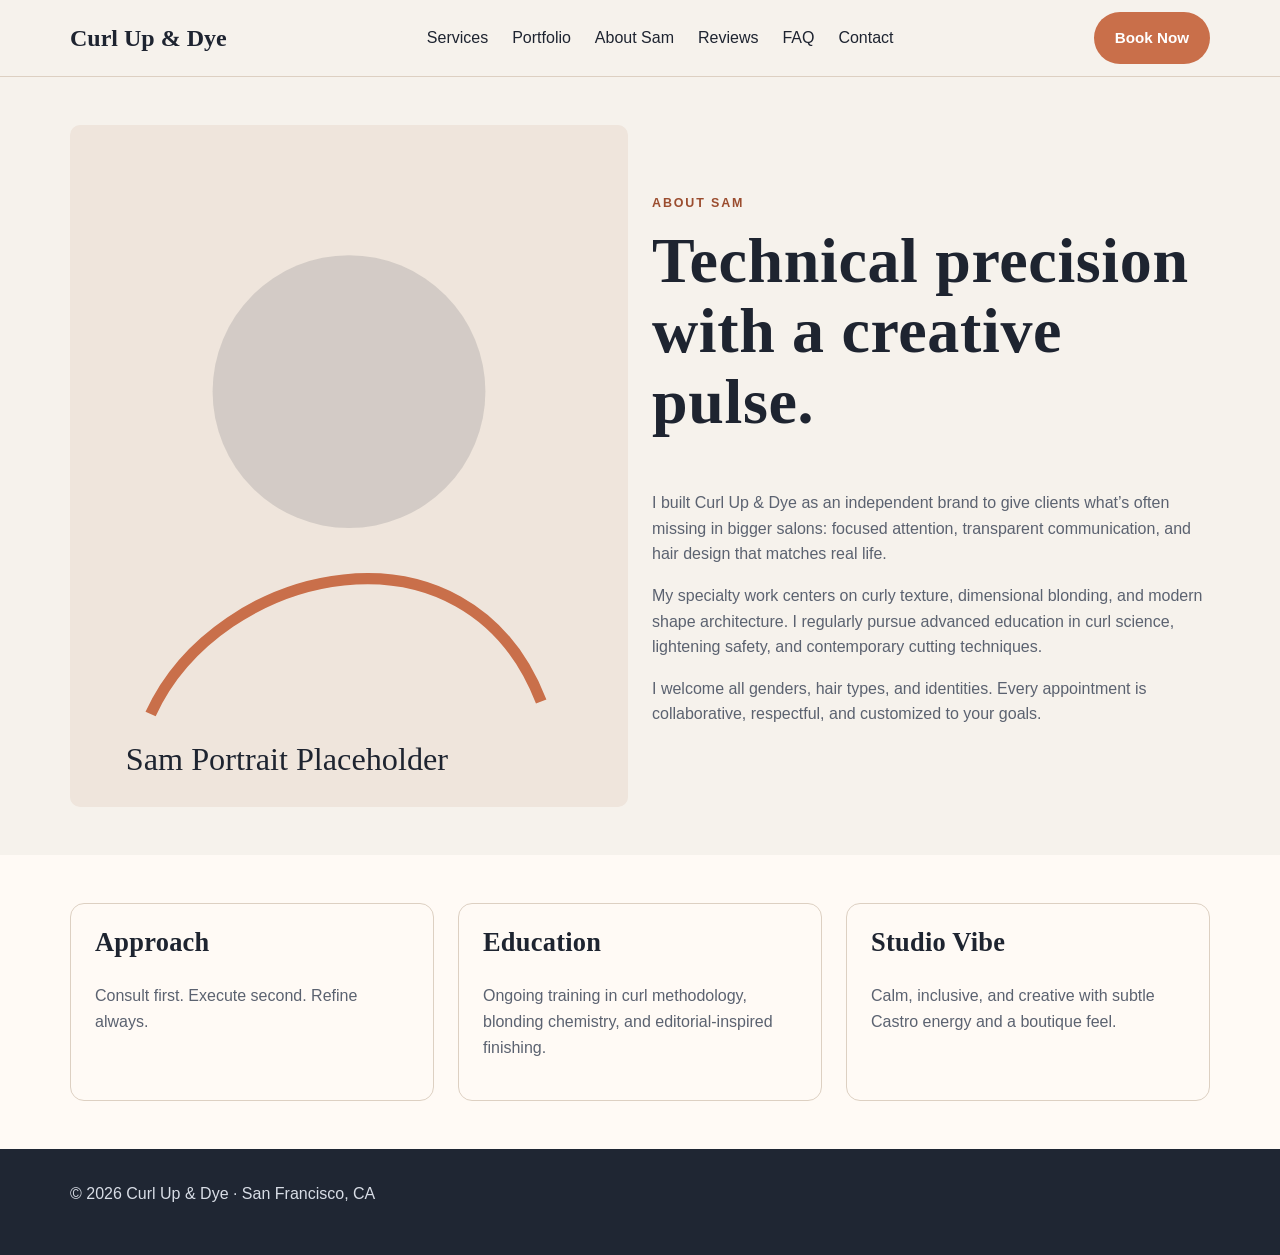
==== about.html @ 69697bd7 "Build Dreamweaver-friendly static redesign for Curl Up & Dye" ====
<!doctype html>
<html lang="en">
<head>
  <meta charset="utf-8">
  <meta name="viewport" content="width=device-width, initial-scale=1">
  <title>About Sam Strock | Curl Up & Dye San Francisco</title>
  <meta name="description" content="Meet Sam Strock, the independent San Francisco hairstylist behind Curl Up & Dye, specializing in curls, blonding, and personalized hair design.">
  <link rel="stylesheet" href="css/styles.css">
</head>
<body>
<header class="site-header"><div class="container nav-wrap"><a class="brand" href="index.html">Curl Up &amp; Dye</a><button class="nav-toggle" data-nav-toggle aria-expanded="false">Menu</button><nav class="site-nav" data-nav><ul><li><a href="services.html">Services</a></li><li><a href="portfolio.html">Portfolio</a></li><li><a href="about.html">About Sam</a></li><li><a href="reviews.html">Reviews</a></li><li><a href="faq.html">FAQ</a></li><li><a href="contact.html">Contact</a></li></ul></nav><a class="btn btn-primary desktop-book" href="contact.html#book">Book Now</a></div></header>
<main>
<section class="section"><div class="container about-mini two-col"><img src="images/sam-portrait.svg" alt="Portrait of Sam Strock."><div><span class="eyebrow">About Sam</span><h1>Technical precision with a creative pulse.</h1><p>I built Curl Up &amp; Dye as an independent brand to give clients what’s often missing in bigger salons: focused attention, transparent communication, and hair design that matches real life.</p><p>My specialty work centers on curly texture, dimensional blonding, and modern shape architecture. I regularly pursue advanced education in curl science, lightening safety, and contemporary cutting techniques.</p><p>I welcome all genders, hair types, and identities. Every appointment is collaborative, respectful, and customized to your goals.</p></div></div></section>
<section class="section section-alt"><div class="container grid grid-3"><article class="info-card"><h3>Approach</h3><p>Consult first. Execute second. Refine always.</p></article><article class="info-card"><h3>Education</h3><p>Ongoing training in curl methodology, blonding chemistry, and editorial-inspired finishing.</p></article><article class="info-card"><h3>Studio Vibe</h3><p>Calm, inclusive, and creative with subtle Castro energy and a boutique feel.</p></article></div></section>
</main>
<footer class="site-footer"><div class="container"><p>© 2026 Curl Up &amp; Dye · San Francisco, CA</p></div></footer>
<div class="mobile-book-sticky"><a class="btn btn-primary" href="contact.html#book">Book Now</a></div>
<script src="js/main.js"></script>
</body>
</html>
---- css/styles.css ----
/* =========================================================
   Curl Up & Dye - Core Stylesheet
   Dreamweaver-friendly, mobile-first, no build tools
   ========================================================= */

:root {
  --bg: #f6f2ec;
  --surface: #fffaf5;
  --surface-2: #efe5dc;
  --text: #1e2430;
  --text-soft: #5b6270;
  --accent: #c96f4a;
  --accent-dark: #9b4d2f;
  --line: #ddd0c2;
  --shadow: 0 10px 30px rgba(30, 36, 48, 0.08);

  --font-heading: "Cormorant Garamond", Georgia, "Times New Roman", serif;
  --font-body: "Inter", "Helvetica Neue", Helvetica, Arial, sans-serif;

  --space-1: 0.5rem;
  --space-2: 0.75rem;
  --space-3: 1rem;
  --space-4: 1.5rem;
  --space-5: 2rem;
  --space-6: 3rem;
  --space-7: 4rem;
  --radius: 14px;
  --container: 1140px;
}

* { box-sizing: border-box; }

html { scroll-behavior: smooth; }

body {
  margin: 0;
  font-family: var(--font-body);
  color: var(--text);
  background: var(--bg);
  line-height: 1.6;
}

img {
  max-width: 100%;
  display: block;
  border-radius: 10px;
}

a { color: inherit; }

.container {
  width: min(92%, var(--container));
  margin-inline: auto;
}

.section { padding: var(--space-6) 0; }
.section-alt { background: var(--surface); }

h1, h2, h3, h4 {
  font-family: var(--font-heading);
  margin-top: 0;
  line-height: 1.1;
  letter-spacing: 0.01em;
}

h1 { font-size: clamp(2.2rem, 5vw, 4.2rem); }
h2 { font-size: clamp(1.8rem, 3.2vw, 2.8rem); }
h3 { font-size: clamp(1.25rem, 2.4vw, 1.65rem); }

p { margin: 0 0 var(--space-3); color: var(--text-soft); }

.eyebrow {
  display: inline-block;
  margin-bottom: var(--space-2);
  font-size: 0.78rem;
  letter-spacing: 0.15em;
  text-transform: uppercase;
  color: var(--accent-dark);
  font-weight: 700;
}

.btn {
  display: inline-flex;
  align-items: center;
  justify-content: center;
  padding: 0.82rem 1.25rem;
  border-radius: 999px;
  border: 1px solid transparent;
  text-decoration: none;
  font-weight: 600;
  font-size: 0.95rem;
  transition: 0.2s ease;
}

.btn-primary {
  background: var(--accent);
  color: #fff;
}

.btn-primary:hover,
.btn-primary:focus-visible {
  background: var(--accent-dark);
}

.btn-secondary {
  border-color: var(--text);
  color: var(--text);
}

.btn-secondary:hover,
.btn-secondary:focus-visible {
  background: var(--text);
  color: #fff;
}

/* Header + Nav */
.site-header {
  position: sticky;
  top: 0;
  z-index: 1000;
  background: rgba(246, 242, 236, 0.95);
  backdrop-filter: blur(6px);
  border-bottom: 1px solid var(--line);
}

.nav-wrap {
  display: flex;
  align-items: center;
  justify-content: space-between;
  min-height: 76px;
  gap: var(--space-3);
}

.brand {
  font-family: var(--font-heading);
  font-size: 1.5rem;
  font-weight: 700;
  text-decoration: none;
}

.nav-toggle {
  border: 1px solid var(--line);
  background: #fff;
  border-radius: 8px;
  padding: 0.4rem 0.6rem;
  cursor: pointer;
}

.site-nav {
  display: none;
  position: absolute;
  inset: 76px 0 auto 0;
  background: var(--surface);
  border-bottom: 1px solid var(--line);
}

.site-nav.open { display: block; }

.site-nav ul {
  list-style: none;
  margin: 0;
  padding: var(--space-3);
  display: grid;
  gap: 0.4rem;
}

.site-nav a {
  text-decoration: none;
  display: block;
  padding: 0.7rem;
  border-radius: 8px;
}

.site-nav a:hover,
.site-nav a:focus-visible { background: var(--surface-2); }

.desktop-book { display: none; }

.mobile-book-sticky {
  position: fixed;
  left: var(--space-3);
  right: var(--space-3);
  bottom: var(--space-3);
  z-index: 999;
}

.mobile-book-sticky .btn { width: 100%; box-shadow: var(--shadow); }

/* Hero */
.hero {
  padding: var(--space-6) 0 var(--space-5);
}

.hero-grid {
  display: grid;
  gap: var(--space-4);
  align-items: center;
}

.hero-copy p { max-width: 50ch; }

.hero-actions {
  display: flex;
  flex-wrap: wrap;
  gap: var(--space-2);
  margin-top: var(--space-4);
}

.hero-image-wrap {
  border-radius: 18px;
  overflow: hidden;
  box-shadow: var(--shadow);
}

/* Cards and grids */
.grid {
  display: grid;
  gap: var(--space-4);
}

.specialty-card,
.review-card,
.info-card,
.service-card {
  background: var(--surface);
  border: 1px solid var(--line);
  border-radius: var(--radius);
  padding: var(--space-4);
}

.specialty-card h3,
.service-card h3 { margin-bottom: 0.45rem; }

.gallery-strip {
  display: grid;
  grid-template-columns: repeat(2, 1fr);
  gap: var(--space-2);
}

.gallery-strip img { aspect-ratio: 1 / 1; object-fit: cover; }

.about-mini {
  display: grid;
  gap: var(--space-4);
  align-items: center;
}

.review-stars {
  color: #ad7a24;
  letter-spacing: 0.15em;
  margin-bottom: var(--space-2);
}

.contact-list,
.hours-list {
  list-style: none;
  padding: 0;
  margin: 0;
}

.contact-list li,
.hours-list li { margin-bottom: 0.45rem; }

.final-cta {
  text-align: center;
  background: linear-gradient(135deg, #fff7ef, #f0dfd2);
  border-top: 1px solid var(--line);
  border-bottom: 1px solid var(--line);
}

/* Services */
.service-meta {
  margin-top: var(--space-2);
  padding-top: var(--space-2);
  border-top: 1px dashed var(--line);
  font-size: 0.92rem;
}

/* Portfolio */
.filter-row {
  display: flex;
  gap: var(--space-2);
  flex-wrap: wrap;
  margin-bottom: var(--space-4);
}

.filter-btn {
  border: 1px solid var(--line);
  background: #fff;
  color: var(--text);
  border-radius: 999px;
  padding: 0.5rem 0.95rem;
  cursor: pointer;
}

.filter-btn.active {
  background: var(--text);
  color: #fff;
}

.portfolio-grid {
  display: grid;
  grid-template-columns: repeat(2, 1fr);
  gap: var(--space-2);
}

.portfolio-item {
  border: 0;
  padding: 0;
  background: transparent;
  cursor: pointer;
}

.portfolio-item img {
  width: 100%;
  aspect-ratio: 1 / 1;
  object-fit: cover;
}

.lightbox {
  position: fixed;
  inset: 0;
  background: rgba(20, 24, 34, 0.82);
  display: none;
  align-items: center;
  justify-content: center;
  padding: var(--space-4);
  z-index: 1100;
}

.lightbox.open { display: flex; }
.lightbox img { max-width: min(94vw, 900px); max-height: 80vh; }
.lightbox-close {
  position: absolute;
  top: var(--space-3);
  right: var(--space-3);
  border: 0;
  background: #fff;
  border-radius: 50%;
  width: 40px;
  height: 40px;
  font-size: 1.3rem;
}

/* FAQ */
details {
  border: 1px solid var(--line);
  border-radius: 10px;
  background: var(--surface);
  padding: var(--space-3);
}

details + details { margin-top: var(--space-2); }
summary {
  cursor: pointer;
  font-weight: 600;
  color: var(--text);
}

/* Footer */
.site-footer {
  background: #1f2633;
  color: #d8dde6;
  padding: var(--space-5) 0;
}

.footer-grid {
  display: grid;
  gap: var(--space-4);
}

.site-footer p,
.site-footer a { color: #d8dde6; }

/* Utilities */
.visually-hidden {
  position: absolute !important;
  width: 1px;
  height: 1px;
  overflow: hidden;
  clip: rect(1px, 1px, 1px, 1px);
}

/* Responsive */
@media (min-width: 760px) {
  .nav-toggle,
  .mobile-book-sticky { display: none; }

  .site-nav {
    display: block;
    position: static;
    border: 0;
    background: transparent;
  }

  .site-nav ul {
    display: flex;
    align-items: center;
    padding: 0;
    gap: 0.1rem;
  }

  .site-nav a { padding: 0.45rem 0.7rem; }

  .desktop-book { display: inline-flex; }

  .hero-grid,
  .about-mini,
  .footer-grid,
  .two-col {
    grid-template-columns: repeat(2, minmax(0, 1fr));
  }

  .grid-3 { grid-template-columns: repeat(3, minmax(0, 1fr)); }
  .grid-4 { grid-template-columns: repeat(4, minmax(0, 1fr)); }

  .portfolio-grid { grid-template-columns: repeat(4, 1fr); }
}
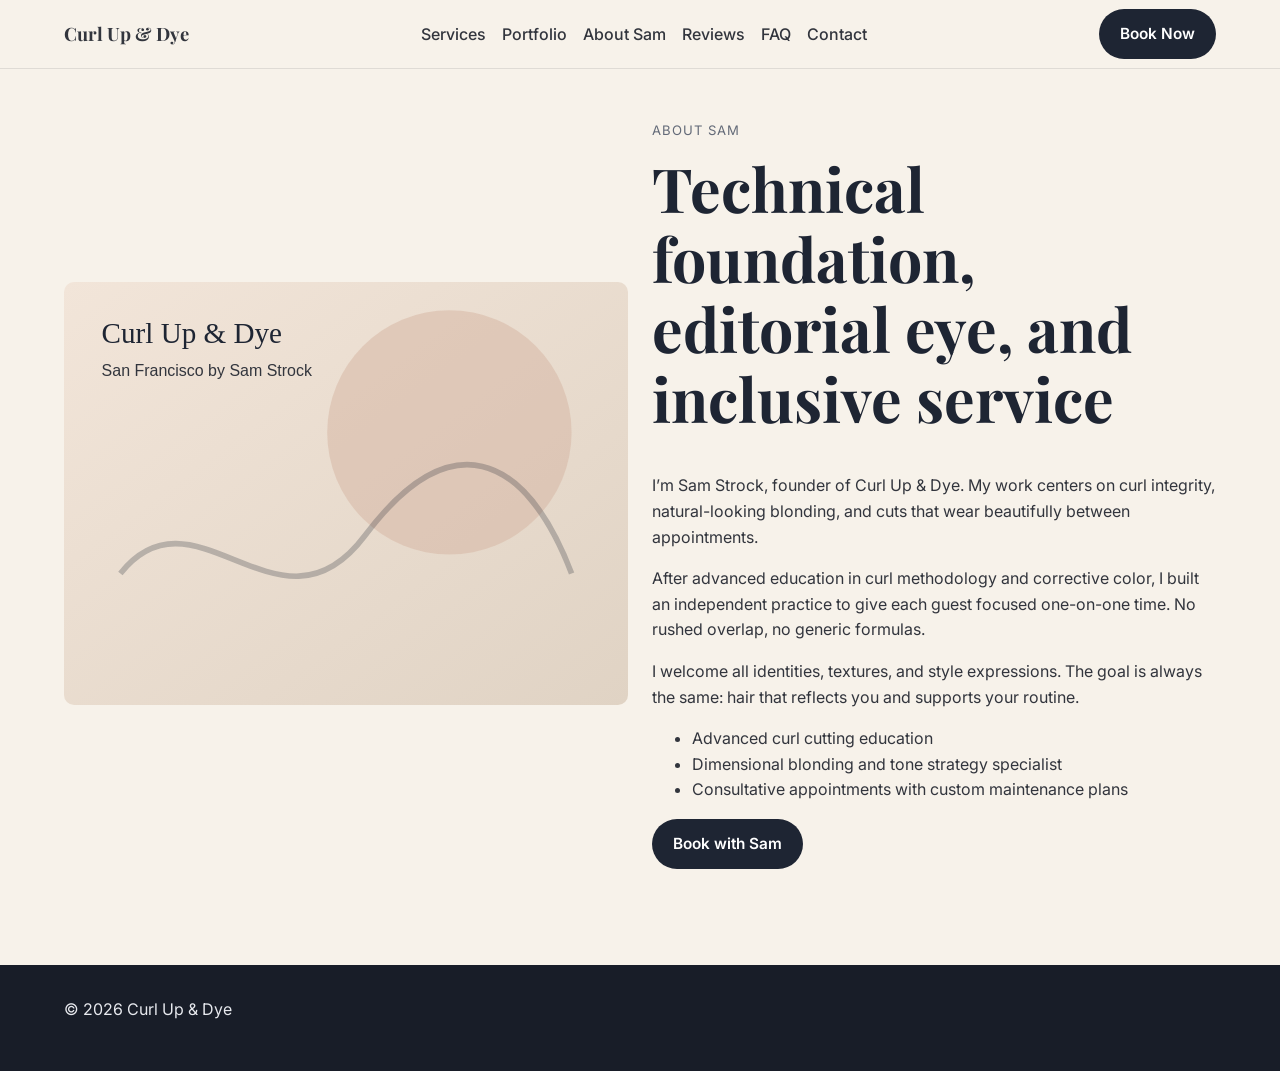
==== commit e43377f7: "Redesign site into Dreamweaver-friendly static multi-page experience" ====
--- a/about.html
+++ b/about.html
@@ -1,20 +1,4 @@
-<!doctype html>
-<html lang="en">
-<head>
-  <meta charset="utf-8">
-  <meta name="viewport" content="width=device-width, initial-scale=1">
-  <title>About Sam Strock | Curl Up & Dye San Francisco</title>
-  <meta name="description" content="Meet Sam Strock, the independent San Francisco hairstylist behind Curl Up & Dye, specializing in curls, blonding, and personalized hair design.">
-  <link rel="stylesheet" href="css/styles.css">
-</head>
-<body>
-<header class="site-header"><div class="container nav-wrap"><a class="brand" href="index.html">Curl Up &amp; Dye</a><button class="nav-toggle" data-nav-toggle aria-expanded="false">Menu</button><nav class="site-nav" data-nav><ul><li><a href="services.html">Services</a></li><li><a href="portfolio.html">Portfolio</a></li><li><a href="about.html">About Sam</a></li><li><a href="reviews.html">Reviews</a></li><li><a href="faq.html">FAQ</a></li><li><a href="contact.html">Contact</a></li></ul></nav><a class="btn btn-primary desktop-book" href="contact.html#book">Book Now</a></div></header>
-<main>
-<section class="section"><div class="container about-mini two-col"><img src="images/sam-portrait.svg" alt="Portrait of Sam Strock."><div><span class="eyebrow">About Sam</span><h1>Technical precision with a creative pulse.</h1><p>I built Curl Up &amp; Dye as an independent brand to give clients what’s often missing in bigger salons: focused attention, transparent communication, and hair design that matches real life.</p><p>My specialty work centers on curly texture, dimensional blonding, and modern shape architecture. I regularly pursue advanced education in curl science, lightening safety, and contemporary cutting techniques.</p><p>I welcome all genders, hair types, and identities. Every appointment is collaborative, respectful, and customized to your goals.</p></div></div></section>
-<section class="section section-alt"><div class="container grid grid-3"><article class="info-card"><h3>Approach</h3><p>Consult first. Execute second. Refine always.</p></article><article class="info-card"><h3>Education</h3><p>Ongoing training in curl methodology, blonding chemistry, and editorial-inspired finishing.</p></article><article class="info-card"><h3>Studio Vibe</h3><p>Calm, inclusive, and creative with subtle Castro energy and a boutique feel.</p></article></div></section>
-</main>
-<footer class="site-footer"><div class="container"><p>© 2026 Curl Up &amp; Dye · San Francisco, CA</p></div></footer>
-<div class="mobile-book-sticky"><a class="btn btn-primary" href="contact.html#book">Book Now</a></div>
-<script src="js/main.js"></script>
-</body>
-</html>
+<!doctype html><html lang="en"><head><meta charset="utf-8"><meta name="viewport" content="width=device-width, initial-scale=1"><title>About Sam Strock | Curl Up & Dye</title><meta name="description" content="Meet Sam Strock, independent San Francisco hairstylist specializing in curls, blonding, and custom cuts."><link href="https://fonts.googleapis.com/css2?family=Inter:wght@400;500;600;700&family=Playfair+Display:wght@600;700&display=swap" rel="stylesheet"><link rel="stylesheet" href="css/styles.css"></head><body>
+<header class="site-header"><div class="container header-wrap"><a class="logo" href="index.html">Curl Up &amp; Dye</a><button class="nav-toggle" data-nav-toggle aria-expanded="false">☰</button><nav class="main-nav" data-nav><ul><li><a href="services.html">Services</a></li><li><a href="portfolio.html">Portfolio</a></li><li><a href="about.html">About Sam</a></li><li><a href="reviews.html">Reviews</a></li><li><a href="faq.html">FAQ</a></li><li><a href="contact.html">Contact</a></li></ul></nav><a class="btn btn-primary book-now-desktop" href="contact.html#book">Book Now</a></div></header>
+<main class="section"><div class="container split"><img src="images/sam-portrait.svg" alt="Hairstylist Sam Strock in San Francisco studio."><div><span class="eyebrow">About Sam</span><h1>Technical foundation, editorial eye, and inclusive service</h1><p>I’m Sam Strock, founder of Curl Up &amp; Dye. My work centers on curl integrity, natural-looking blonding, and cuts that wear beautifully between appointments.</p><p>After advanced education in curl methodology and corrective color, I built an independent practice to give each guest focused one-on-one time. No rushed overlap, no generic formulas.</p><p>I welcome all identities, textures, and style expressions. The goal is always the same: hair that reflects you and supports your routine.</p><ul><li>Advanced curl cutting education</li><li>Dimensional blonding and tone strategy specialist</li><li>Consultative appointments with custom maintenance plans</li></ul><a class="btn btn-primary" href="contact.html#book">Book with Sam</a></div></div></main>
+<footer class="site-footer"><div class="container"><p>&copy; 2026 Curl Up &amp; Dye</p></div></footer><script src="js/main.js" defer></script></body></html>
--- a/css/styles.css
+++ b/css/styles.css
@@ -1,21 +1,21 @@
-/* =========================================================
-   Curl Up & Dye - Core Stylesheet
-   Dreamweaver-friendly, mobile-first, no build tools
-   ========================================================= */
-
+/* ==============================
+   Curl Up & Dye - Main Stylesheet
+   Dreamweaver-friendly, mobile-first
+   ============================== */
+
+/* ---------- 1) Design Tokens / Style Guide ---------- */
 :root {
-  --bg: #f6f2ec;
-  --surface: #fffaf5;
-  --surface-2: #efe5dc;
-  --text: #1e2430;
-  --text-soft: #5b6270;
-  --accent: #c96f4a;
-  --accent-dark: #9b4d2f;
-  --line: #ddd0c2;
-  --shadow: 0 10px 30px rgba(30, 36, 48, 0.08);
-
-  --font-heading: "Cormorant Garamond", Georgia, "Times New Roman", serif;
-  --font-body: "Inter", "Helvetica Neue", Helvetica, Arial, sans-serif;
+  --color-cream: #f7f2ea;
+  --color-stone: #e8dfd2;
+  --color-peach: #e7c8b5;
+  --color-ink: #1e2533;
+  --color-charcoal: #32353d;
+  --color-white: #ffffff;
+  --color-muted: #636a78;
+  --color-success: #2c6e4f;
+
+  --font-heading: "Playfair Display", Georgia, "Times New Roman", serif;
+  --font-body: "Inter", "Avenir Next", "Segoe UI", Arial, sans-serif;
 
   --space-1: 0.5rem;
   --space-2: 0.75rem;
@@ -24,395 +24,367 @@
   --space-5: 2rem;
   --space-6: 3rem;
   --space-7: 4rem;
-  --radius: 14px;
-  --container: 1140px;
-}
-
+
+  --radius-sm: 0.375rem;
+  --radius-md: 0.625rem;
+  --radius-lg: 1rem;
+  --shadow-soft: 0 8px 24px rgba(30, 37, 51, 0.08);
+
+  --container: 72rem;
+}
+
+/* ---------- 2) Base ---------- */
 * { box-sizing: border-box; }
-
 html { scroll-behavior: smooth; }
-
 body {
   margin: 0;
   font-family: var(--font-body);
-  color: var(--text);
-  background: var(--bg);
+  color: var(--color-charcoal);
+  background: var(--color-cream);
   line-height: 1.6;
 }
-
 img {
   max-width: 100%;
   display: block;
-  border-radius: 10px;
-}
-
+  border-radius: var(--radius-md);
+}
 a { color: inherit; }
 
+h1, h2, h3 {
+  font-family: var(--font-heading);
+  color: var(--color-ink);
+  line-height: 1.15;
+  margin-top: 0;
+}
+h1 { font-size: clamp(2rem, 5vw, 3.8rem); }
+h2 { font-size: clamp(1.6rem, 4vw, 2.6rem); }
+h3 { font-size: clamp(1.2rem, 2.5vw, 1.6rem); }
+
+p { margin-top: 0; }
+
 .container {
-  width: min(92%, var(--container));
+  width: min(100% - 2rem, var(--container));
   margin-inline: auto;
 }
 
-.section { padding: var(--space-6) 0; }
-.section-alt { background: var(--surface); }
-
-h1, h2, h3, h4 {
-  font-family: var(--font-heading);
-  margin-top: 0;
-  line-height: 1.1;
-  letter-spacing: 0.01em;
-}
-
-h1 { font-size: clamp(2.2rem, 5vw, 4.2rem); }
-h2 { font-size: clamp(1.8rem, 3.2vw, 2.8rem); }
-h3 { font-size: clamp(1.25rem, 2.4vw, 1.65rem); }
-
-p { margin: 0 0 var(--space-3); color: var(--text-soft); }
+.section {
+  padding-block: var(--space-6);
+}
+
+.section-muted {
+  background: var(--color-stone);
+}
 
 .eyebrow {
   display: inline-block;
+  letter-spacing: 0.08em;
+  text-transform: uppercase;
+  font-size: 0.82rem;
+  color: var(--color-muted);
   margin-bottom: var(--space-2);
-  font-size: 0.78rem;
-  letter-spacing: 0.15em;
-  text-transform: uppercase;
-  color: var(--accent-dark);
-  font-weight: 700;
-}
-
-.btn {
+}
+
+/* ---------- 3) Buttons ---------- */
+.btn,
+button.btn {
   display: inline-flex;
   align-items: center;
   justify-content: center;
-  padding: 0.82rem 1.25rem;
+  gap: 0.4rem;
+  padding: 0.75rem 1.25rem;
   border-radius: 999px;
   border: 1px solid transparent;
   text-decoration: none;
   font-weight: 600;
-  font-size: 0.95rem;
-  transition: 0.2s ease;
-}
-
+  font-size: 0.96rem;
+  cursor: pointer;
+  transition: all 0.2s ease;
+}
 .btn-primary {
-  background: var(--accent);
-  color: #fff;
-}
-
+  background: var(--color-ink);
+  color: var(--color-white);
+}
 .btn-primary:hover,
 .btn-primary:focus-visible {
-  background: var(--accent-dark);
-}
-
+  background: #111722;
+}
 .btn-secondary {
-  border-color: var(--text);
-  color: var(--text);
-}
-
+  background: transparent;
+  border-color: var(--color-ink);
+  color: var(--color-ink);
+}
 .btn-secondary:hover,
 .btn-secondary:focus-visible {
-  background: var(--text);
-  color: #fff;
-}
-
-/* Header + Nav */
+  background: rgba(30, 37, 51, 0.08);
+}
+
+/* ---------- 4) Header + Navigation ---------- */
 .site-header {
   position: sticky;
   top: 0;
-  z-index: 1000;
-  background: rgba(246, 242, 236, 0.95);
-  backdrop-filter: blur(6px);
-  border-bottom: 1px solid var(--line);
-}
-
-.nav-wrap {
+  z-index: 40;
+  background: rgba(247, 242, 234, 0.96);
+  border-bottom: 1px solid rgba(50, 53, 61, 0.12);
+  backdrop-filter: blur(4px);
+}
+.header-wrap {
   display: flex;
   align-items: center;
   justify-content: space-between;
-  min-height: 76px;
+  min-height: 4.25rem;
   gap: var(--space-3);
 }
-
-.brand {
+.logo {
+  text-decoration: none;
   font-family: var(--font-heading);
-  font-size: 1.5rem;
+  font-size: 1.15rem;
   font-weight: 700;
-  text-decoration: none;
-}
-
+}
 .nav-toggle {
-  border: 1px solid var(--line);
-  background: #fff;
-  border-radius: 8px;
-  padding: 0.4rem 0.6rem;
-  cursor: pointer;
-}
-
-.site-nav {
+  background: transparent;
+  border: 1px solid var(--color-ink);
+  border-radius: var(--radius-sm);
+  padding: 0.35rem 0.5rem;
+}
+.nav-toggle svg { width: 1.2rem; height: 1.2rem; }
+.main-nav {
+  position: absolute;
+  left: 0;
+  right: 0;
+  top: 100%;
+  background: var(--color-cream);
+  border-bottom: 1px solid rgba(50, 53, 61, 0.12);
   display: none;
-  position: absolute;
-  inset: 76px 0 auto 0;
-  background: var(--surface);
-  border-bottom: 1px solid var(--line);
-}
-
-.site-nav.open { display: block; }
-
-.site-nav ul {
-  list-style: none;
+}
+.main-nav.open { display: block; }
+.main-nav ul {
   margin: 0;
   padding: var(--space-3);
-  display: grid;
-  gap: 0.4rem;
-}
-
-.site-nav a {
+  list-style: none;
+  display: grid;
+  gap: var(--space-2);
+}
+.main-nav a {
   text-decoration: none;
-  display: block;
-  padding: 0.7rem;
-  border-radius: 8px;
-}
-
-.site-nav a:hover,
-.site-nav a:focus-visible { background: var(--surface-2); }
-
-.desktop-book { display: none; }
-
-.mobile-book-sticky {
+  font-weight: 500;
+  padding: 0.35rem 0;
+}
+.book-now-desktop { display: none; }
+
+.mobile-sticky-cta {
   position: fixed;
-  left: var(--space-3);
-  right: var(--space-3);
-  bottom: var(--space-3);
-  z-index: 999;
-}
-
-.mobile-book-sticky .btn { width: 100%; box-shadow: var(--shadow); }
-
-/* Hero */
+  bottom: 1rem;
+  right: 1rem;
+  z-index: 35;
+  box-shadow: var(--shadow-soft);
+}
+
+/* ---------- 5) Layout modules ---------- */
 .hero {
-  padding: var(--space-6) 0 var(--space-5);
-}
-
+  padding-block: var(--space-6);
+}
 .hero-grid {
   display: grid;
-  gap: var(--space-4);
-  align-items: center;
-}
-
-.hero-copy p { max-width: 50ch; }
-
+  gap: var(--space-5);
+  align-items: center;
+}
+.hero-copy p {
+  font-size: 1.1rem;
+  max-width: 44ch;
+}
 .hero-actions {
   display: flex;
   flex-wrap: wrap;
   gap: var(--space-2);
-  margin-top: var(--space-4);
-}
-
-.hero-image-wrap {
-  border-radius: 18px;
+}
+.hero-image {
   overflow: hidden;
-  box-shadow: var(--shadow);
-}
-
-/* Cards and grids */
-.grid {
+  border-radius: var(--radius-lg);
+  box-shadow: var(--shadow-soft);
+}
+
+.grid-cards {
+  display: grid;
+  gap: var(--space-3);
+}
+.card {
+  background: var(--color-white);
+  border-radius: var(--radius-md);
+  padding: var(--space-4);
+  box-shadow: var(--shadow-soft);
+}
+.card p:last-child { margin-bottom: 0; }
+
+.gallery-strip {
+  display: grid;
+  gap: var(--space-3);
+  grid-template-columns: repeat(auto-fit, minmax(11rem, 1fr));
+}
+.gallery-strip img {
+  aspect-ratio: 4 / 5;
+  object-fit: cover;
+}
+
+.split {
   display: grid;
   gap: var(--space-4);
-}
-
-.specialty-card,
-.review-card,
-.info-card,
-.service-card {
-  background: var(--surface);
-  border: 1px solid var(--line);
-  border-radius: var(--radius);
+  align-items: center;
+}
+
+.quote {
+  border-left: 3px solid var(--color-peach);
+  padding-left: var(--space-3);
+  margin: 0;
+}
+
+.cta-band {
+  border-radius: var(--radius-lg);
+  background: linear-gradient(135deg, #f2e5d9 0%, #ecd5c6 60%, #e3dcd2 100%);
+  padding: var(--space-5);
+  box-shadow: var(--shadow-soft);
+}
+
+.list-clean {
+  list-style: none;
+  margin: 0;
+  padding: 0;
+}
+.list-clean li { margin-bottom: var(--space-2); }
+
+/* ---------- 6) Services & pricing ---------- */
+.service-block {
+  background: var(--color-white);
+  border-radius: var(--radius-md);
   padding: var(--space-4);
-}
-
-.specialty-card h3,
-.service-card h3 { margin-bottom: 0.45rem; }
-
-.gallery-strip {
-  display: grid;
-  grid-template-columns: repeat(2, 1fr);
-  gap: var(--space-2);
-}
-
-.gallery-strip img { aspect-ratio: 1 / 1; object-fit: cover; }
-
-.about-mini {
-  display: grid;
-  gap: var(--space-4);
-  align-items: center;
-}
-
-.review-stars {
-  color: #ad7a24;
-  letter-spacing: 0.15em;
-  margin-bottom: var(--space-2);
-}
-
-.contact-list,
-.hours-list {
-  list-style: none;
-  padding: 0;
-  margin: 0;
-}
-
-.contact-list li,
-.hours-list li { margin-bottom: 0.45rem; }
-
-.final-cta {
-  text-align: center;
-  background: linear-gradient(135deg, #fff7ef, #f0dfd2);
-  border-top: 1px solid var(--line);
-  border-bottom: 1px solid var(--line);
-}
-
-/* Services */
-.service-meta {
-  margin-top: var(--space-2);
-  padding-top: var(--space-2);
-  border-top: 1px dashed var(--line);
-  font-size: 0.92rem;
-}
-
-/* Portfolio */
+  box-shadow: var(--shadow-soft);
+  margin-bottom: var(--space-3);
+}
+.service-item {
+  padding-block: var(--space-2);
+  border-bottom: 1px solid rgba(50, 53, 61, 0.15);
+}
+.service-item:last-child { border-bottom: 0; }
+.price { font-weight: 700; color: var(--color-ink); }
+.meta {
+  color: var(--color-muted);
+  font-size: 0.94rem;
+}
+
+/* ---------- 7) Portfolio ---------- */
 .filter-row {
   display: flex;
+  flex-wrap: wrap;
   gap: var(--space-2);
-  flex-wrap: wrap;
   margin-bottom: var(--space-4);
 }
-
 .filter-btn {
-  border: 1px solid var(--line);
-  background: #fff;
-  color: var(--text);
+  border: 1px solid var(--color-ink);
+  background: transparent;
+  color: var(--color-ink);
   border-radius: 999px;
-  padding: 0.5rem 0.95rem;
+  padding: 0.4rem 0.8rem;
   cursor: pointer;
 }
-
-.filter-btn.active {
-  background: var(--text);
-  color: #fff;
-}
-
+.filter-btn.is-active {
+  background: var(--color-ink);
+  color: var(--color-white);
+}
 .portfolio-grid {
   display: grid;
-  grid-template-columns: repeat(2, 1fr);
-  gap: var(--space-2);
-}
-
-.portfolio-item {
-  border: 0;
-  padding: 0;
-  background: transparent;
-  cursor: pointer;
-}
-
+  grid-template-columns: repeat(auto-fit, minmax(10rem, 1fr));
+  gap: var(--space-3);
+}
 .portfolio-item img {
   width: 100%;
-  aspect-ratio: 1 / 1;
+  height: 100%;
+  aspect-ratio: 1 / 1.15;
   object-fit: cover;
 }
 
 .lightbox {
   position: fixed;
   inset: 0;
-  background: rgba(20, 24, 34, 0.82);
+  background: rgba(17, 23, 34, 0.88);
   display: none;
   align-items: center;
   justify-content: center;
-  padding: var(--space-4);
-  z-index: 1100;
-}
-
+  padding: var(--space-3);
+  z-index: 50;
+}
 .lightbox.open { display: flex; }
-.lightbox img { max-width: min(94vw, 900px); max-height: 80vh; }
-.lightbox-close {
-  position: absolute;
-  top: var(--space-3);
-  right: var(--space-3);
-  border: 0;
-  background: #fff;
-  border-radius: 50%;
-  width: 40px;
-  height: 40px;
-  font-size: 1.3rem;
-}
-
-/* FAQ */
-details {
-  border: 1px solid var(--line);
-  border-radius: 10px;
-  background: var(--surface);
+.lightbox img {
+  max-height: 90vh;
+  max-width: min(90vw, 56rem);
+}
+
+/* ---------- 8) FAQ ---------- */
+.faq details {
+  background: var(--color-white);
+  border-radius: var(--radius-md);
+  box-shadow: var(--shadow-soft);
   padding: var(--space-3);
-}
-
-details + details { margin-top: var(--space-2); }
-summary {
+  margin-bottom: var(--space-2);
+}
+.faq summary {
   cursor: pointer;
   font-weight: 600;
-  color: var(--text);
-}
-
-/* Footer */
+}
+.faq p { margin-top: var(--space-2); }
+
+/* ---------- 9) Footer ---------- */
 .site-footer {
-  background: #1f2633;
-  color: #d8dde6;
-  padding: var(--space-5) 0;
-}
-
+  background: #181d28;
+  color: #e7e9ee;
+  padding-block: var(--space-5);
+  margin-top: var(--space-6);
+}
 .footer-grid {
   display: grid;
   gap: var(--space-4);
 }
-
-.site-footer p,
-.site-footer a { color: #d8dde6; }
-
-/* Utilities */
-.visually-hidden {
-  position: absolute !important;
+.site-footer a { color: #f4d7c5; }
+
+/* ---------- 10) Utilities ---------- */
+.sr-only {
+  position: absolute;
   width: 1px;
   height: 1px;
+  padding: 0;
+  margin: -1px;
   overflow: hidden;
-  clip: rect(1px, 1px, 1px, 1px);
-}
-
-/* Responsive */
-@media (min-width: 760px) {
-  .nav-toggle,
-  .mobile-book-sticky { display: none; }
-
-  .site-nav {
+  clip: rect(0, 0, 0, 0);
+  border: 0;
+}
+
+/* ---------- 11) Responsive enhancements ---------- */
+@media (min-width: 52rem) {
+  .nav-toggle { display: none; }
+  .main-nav {
+    position: static;
     display: block;
-    position: static;
-    border: 0;
+    border-bottom: 0;
     background: transparent;
   }
-
-  .site-nav ul {
+  .main-nav ul {
+    padding: 0;
     display: flex;
     align-items: center;
-    padding: 0;
-    gap: 0.1rem;
+    gap: 1rem;
   }
-
-  .site-nav a { padding: 0.45rem 0.7rem; }
-
-  .desktop-book { display: inline-flex; }
+  .main-nav a:hover,
+  .main-nav a:focus-visible { text-decoration: underline; }
+  .book-now-desktop { display: inline-flex; }
+  .mobile-sticky-cta { display: none; }
 
   .hero-grid,
-  .about-mini,
+  .split,
   .footer-grid,
-  .two-col {
+  .grid-cards {
     grid-template-columns: repeat(2, minmax(0, 1fr));
   }
-
-  .grid-3 { grid-template-columns: repeat(3, minmax(0, 1fr)); }
-  .grid-4 { grid-template-columns: repeat(4, minmax(0, 1fr)); }
-
-  .portfolio-grid { grid-template-columns: repeat(4, 1fr); }
-}
+  .grid-cards.cols-4 {
+    grid-template-columns: repeat(4, minmax(0, 1fr));
+  }
+}
+
+.top-gap { margin-top: var(--space-3); }
